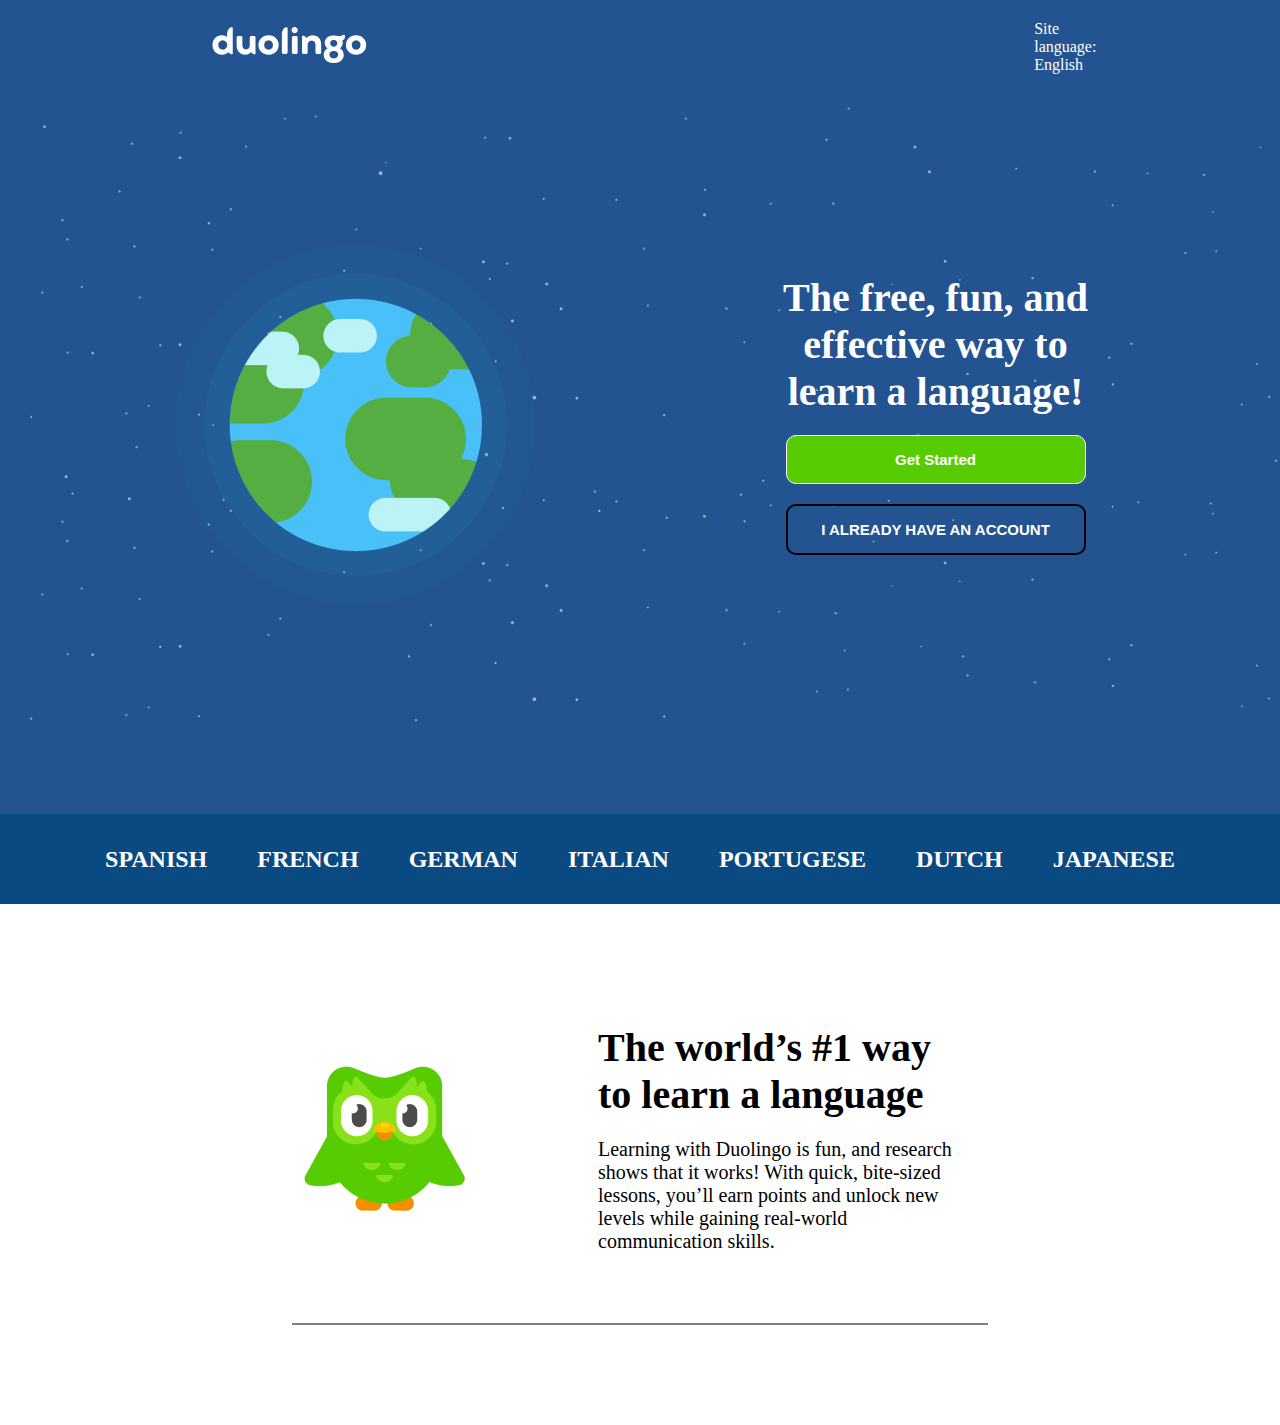
==== website/index.html @ 6f9d64df "done" ====
<!DOCTYPE html>
<html lang="en">
<head>
    <meta charset="UTF-8">
    <meta name="viewport" content="width=device-width, initial-scale=1.0">
    <title>Document</title>
</head>
<link rel="stylesheet" href="style.css">
<body>
    <header>
        <div class="header">
            <div class="container">
                <div class="navigate">
                    <ul>
                        <li><img src="media/logo.png" alt=""></li>
                        <li>Site language: English</li>
                    </ul>
                </div>
            </div>
        </div>
    </header>
    <section>
        <div class="cover">
            <div class="container">
                <div class="contained">
                    <img src="media/331a32943ff73be28537dfc7469d5639.svg.png" alt="">
    
                    <div class="heading">
                        <h1>The free, fun, and effective way to learn a language!</h1>
                        
                        <div class="buttons">
                            <button class="green">Get Started</button>
                            <button class="simple">I ALREADY HAVE AN ACCOUNT</button>
                        </div>
                    </div>
    
                </div>
            </div>
        </div>
    </section>
    <section>
        <div class="slider">
            <div class="container">
                <div class="names">
                    <h2>SPANISH</h2>
                    <h2>FRENCH</h2>
                    <h2>GERMAN</h2>
                    <h2>ITALIAN</h2>
                    <h2>PORTUGESE</h2>
                    <h2>DUTCH</h2>
                    <h2>JAPANESE</h2>
                </div>
            </div>
        </div>
    </section>

    <section>
        <div class="info">
            <div class="container">
                <div class="information">
                    <img src="media/Duo.png" alt="">
                    <div class="text">
                        <h1>The world’s #1 way to learn a language</h1>
                        <p>Learning with Duolingo is fun, and research shows that it works! With quick, bite-sized lessons, you’ll earn points and unlock new levels while gaining real-world communication skills.</p>
                    </div>
                </div>
            </div>
        </div>
    </section>
    <script src="index.js" ></script>
</body>
</html>
---- website/style.css ----
*{
    margin: 0px;
    padding: 0px;
}

.navigate ul{
    display: flex;
    align-items: center;
    gap: 70%;
}

.container{
    width: 70%;
    margin: auto;
}

.header{
    background: #235390;
}

.navigate ul li {
    display: inline-block;
    text-decoration: none;
    color: #ffffff;
    margin: 20px;
    
}

.cover {
    background-color: #235390;
    height: 80vh;
    background: url('media/4986531ca822d48e57b4a18f40ff5172.svg.png') no-repeat #235390;
    background-size: 100% auto;
}

.contained{
    display: flex;
    gap: 230px;
    align-items: center;
    justify-content: center;
    padding: 150px 0 150px 0;
    color: #ffffff;
}

button{
    display: flex;
    padding: 15px;
    border:1px solid #fff;
    border-radius: 10px;
    font-size: 15px;
    flex-direction: column;
    gap: 15px;
    margin: 20px;
    width: 300px;
    text-align: center;
    align-items: center;
    justify-content: center;
}

.heading h1{
    font-size: 2.5em;
    text-align: center;
}

.heading{
    align-items: center;
    display: flex;
    flex-direction: column;
}

.green{
    background: #58CC02;
    color: #fff;
    font-weight: 800;
}

.simple{
    color: #fff;
    background-color: #ffffff00;
    border: 2px solid #000;
    font-weight: 800;
}

.names{
    display: flex;
    align-items: center;
    justify-content: center;
    gap: 50px;
    color: #fff;
    margin: auto;
    height: 10vh;
}

.slider{
    background: #0A4A82;
    height: 10vh;
}

.information{
    display: flex;
    gap: 100px;
    justify-content: center;
    align-items: center;
    margin: 100px;
    padding-bottom: 50px;
    border-bottom: 2px solid grey;
}

.text h1{
    font-size: 40px;
    font-weight: 800;
    margin: 20px;
}

.text p {
    font-size: 20px;
    margin: 20px;
}
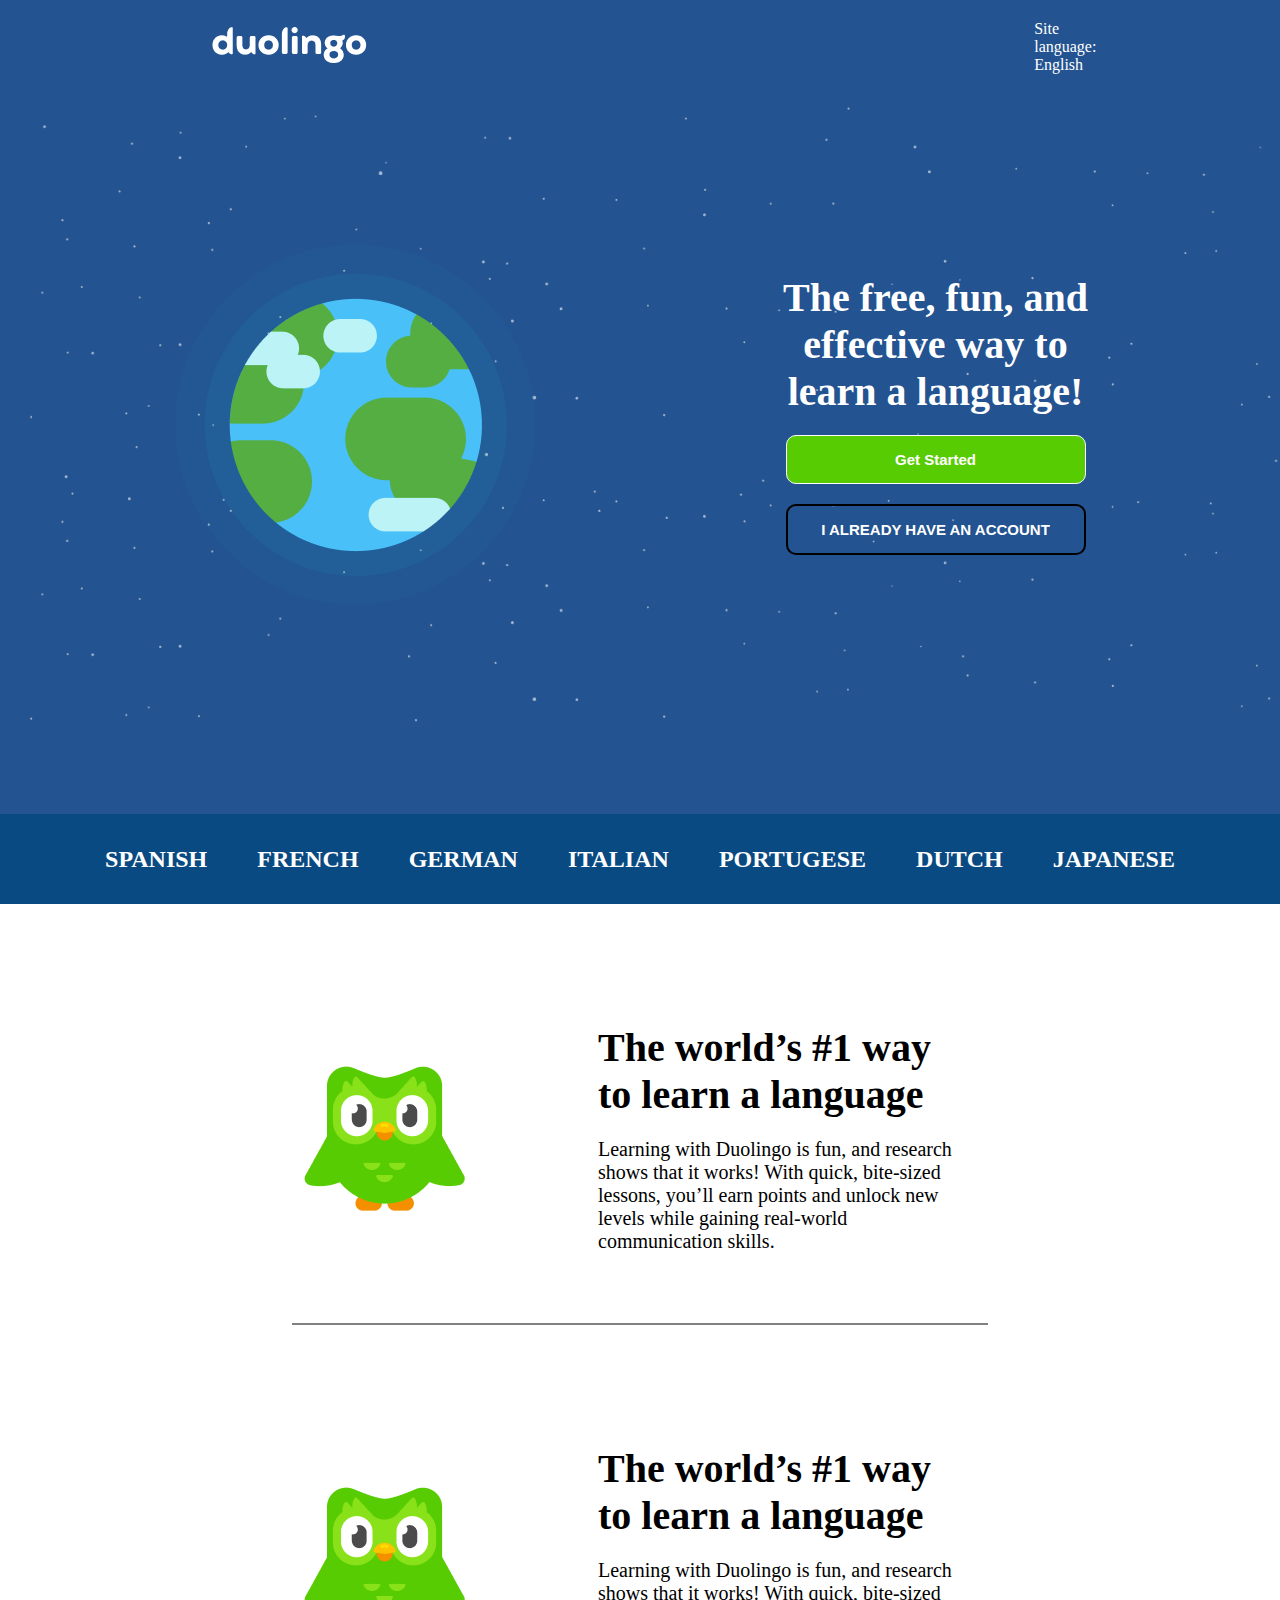
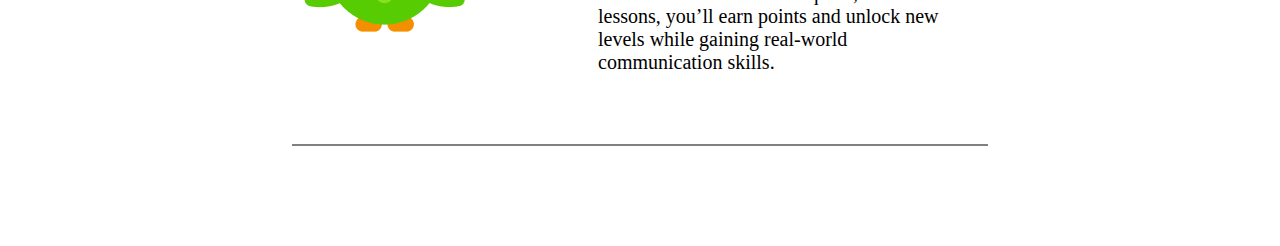
==== commit 6a1a493c: "done" ====
--- a/website/index.html
+++ b/website/index.html
@@ -67,6 +67,19 @@
             </div>
         </div>
     </section>
+    <section>
+        <div class="info">
+            <div class="container">
+                <div class="information">
+                    <img src="media/Duo.png" alt="">
+                    <div class="text">
+                        <h1>The world’s #1 way to learn a language</h1>
+                        <p>Learning with Duolingo is fun, and research shows that it works! With quick, bite-sized lessons, you’ll earn points and unlock new levels while gaining real-world communication skills.</p>
+                    </div>
+                </div>
+            </div>
+        </div>
+    </section>
     <script src="index.js" ></script>
 </body>
 </html>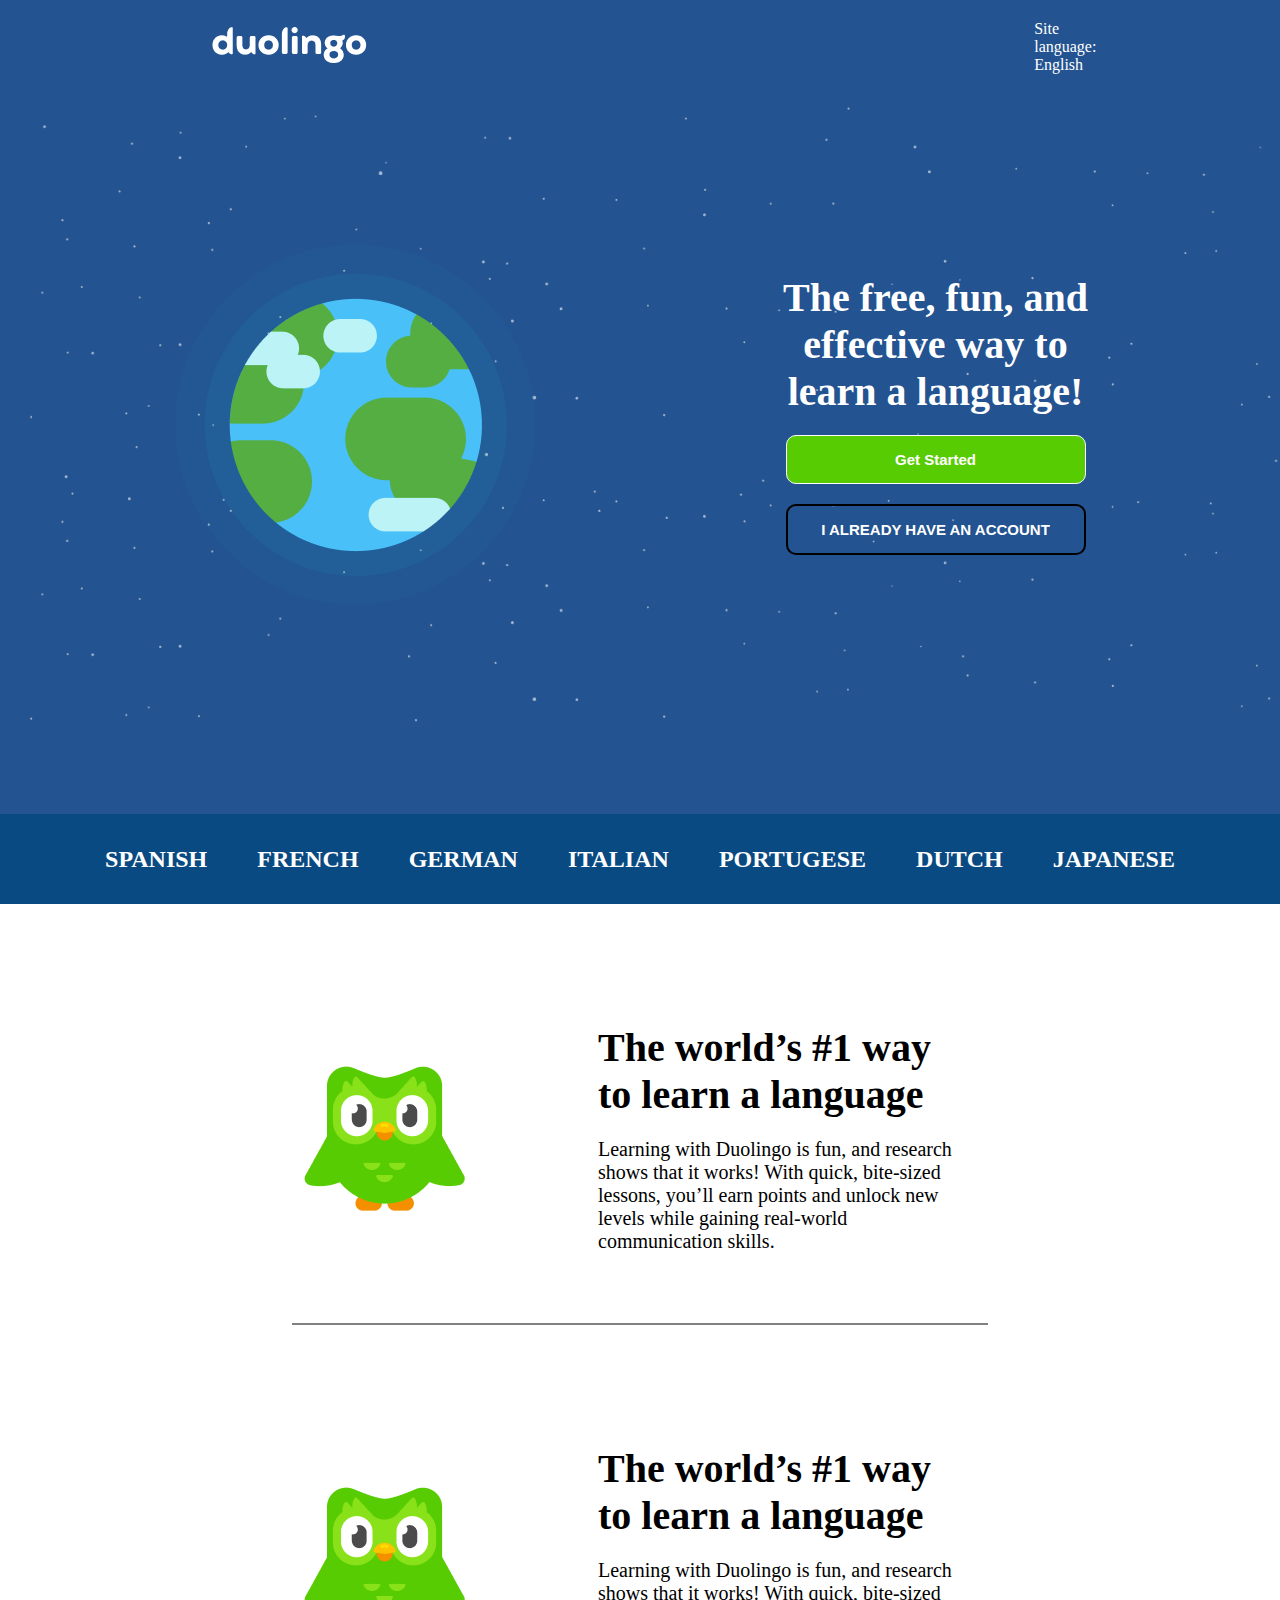
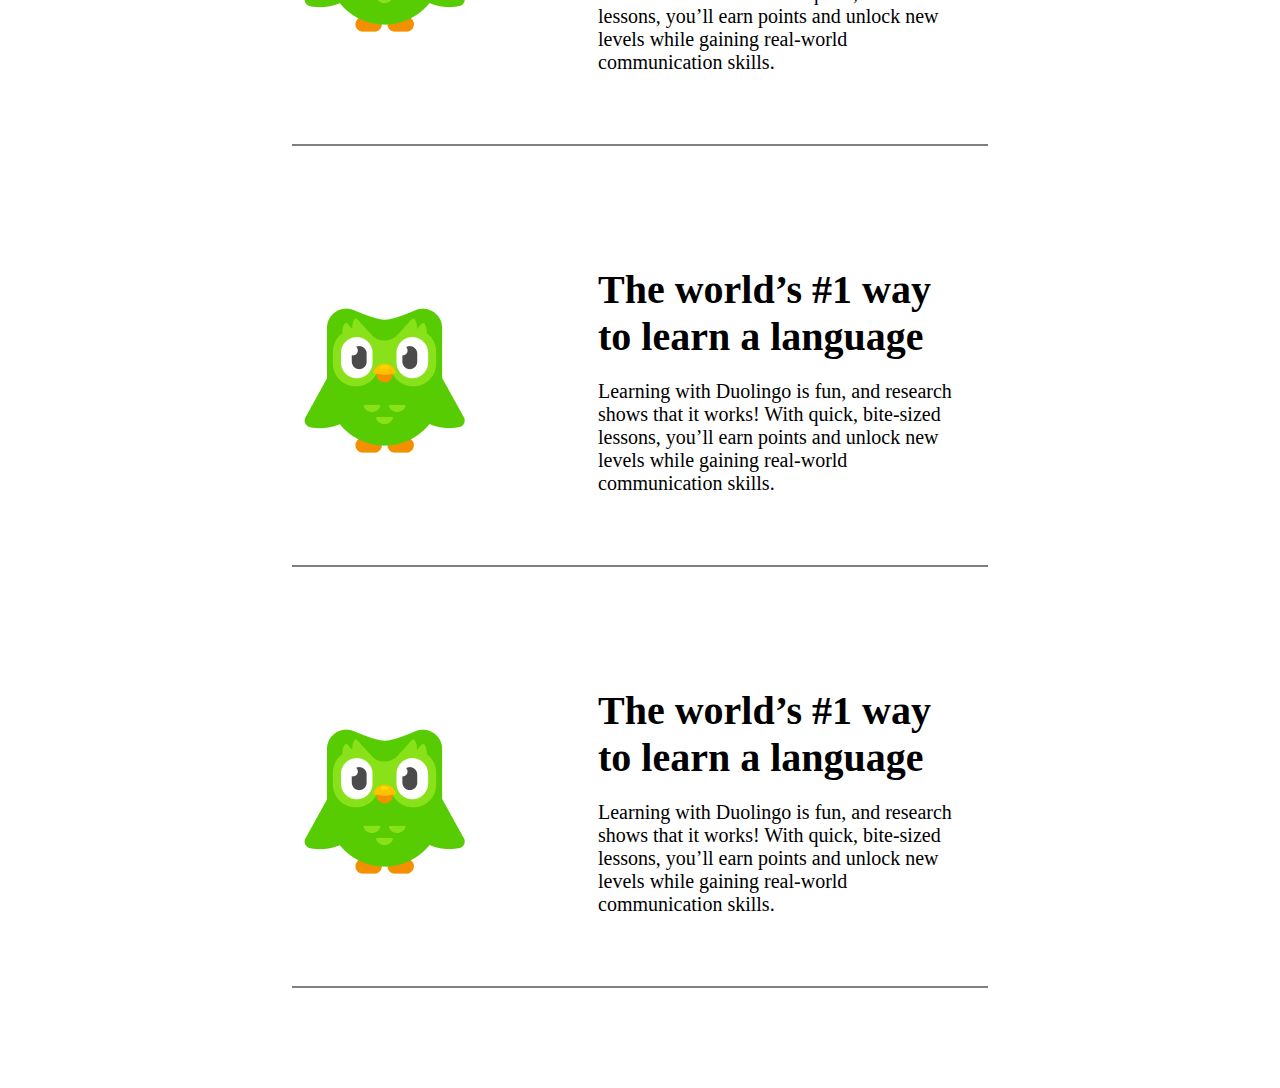
==== commit d459702c: "HTML FILE IS CHANGED" ====
--- a/website/index.html
+++ b/website/index.html
@@ -80,6 +80,34 @@
             </div>
         </div>
     </section>
+    <section>
+        <div class="info">
+            <div class="container">
+                <div class="information">
+                    <img src="media/Duo.png" alt="">
+                    <div class="text">
+                        <h1>The world’s #1 way to learn a language</h1>
+                        <p>Learning with Duolingo is fun, and research shows that it works! With quick, bite-sized lessons, you’ll earn points and unlock new levels while gaining real-world communication skills.</p>
+                    </div>
+                </div>
+            </div>
+        </div>
+    </section>
+
+
+     <section>
+        <div class="info">
+            <div class="container">
+                <div class="information">
+                    <img src="media/Duo.png" alt="">
+                    <div class="text">
+                        <h1>The world’s #1 way to learn a language</h1>
+                        <p>Learning with Duolingo is fun, and research shows that it works! With quick, bite-sized lessons, you’ll earn points and unlock new levels while gaining real-world communication skills.</p>
+                    </div>
+                </div>
+            </div>
+        </div>
+    </section>
     <script src="index.js" ></script>
 </body>
 </html>